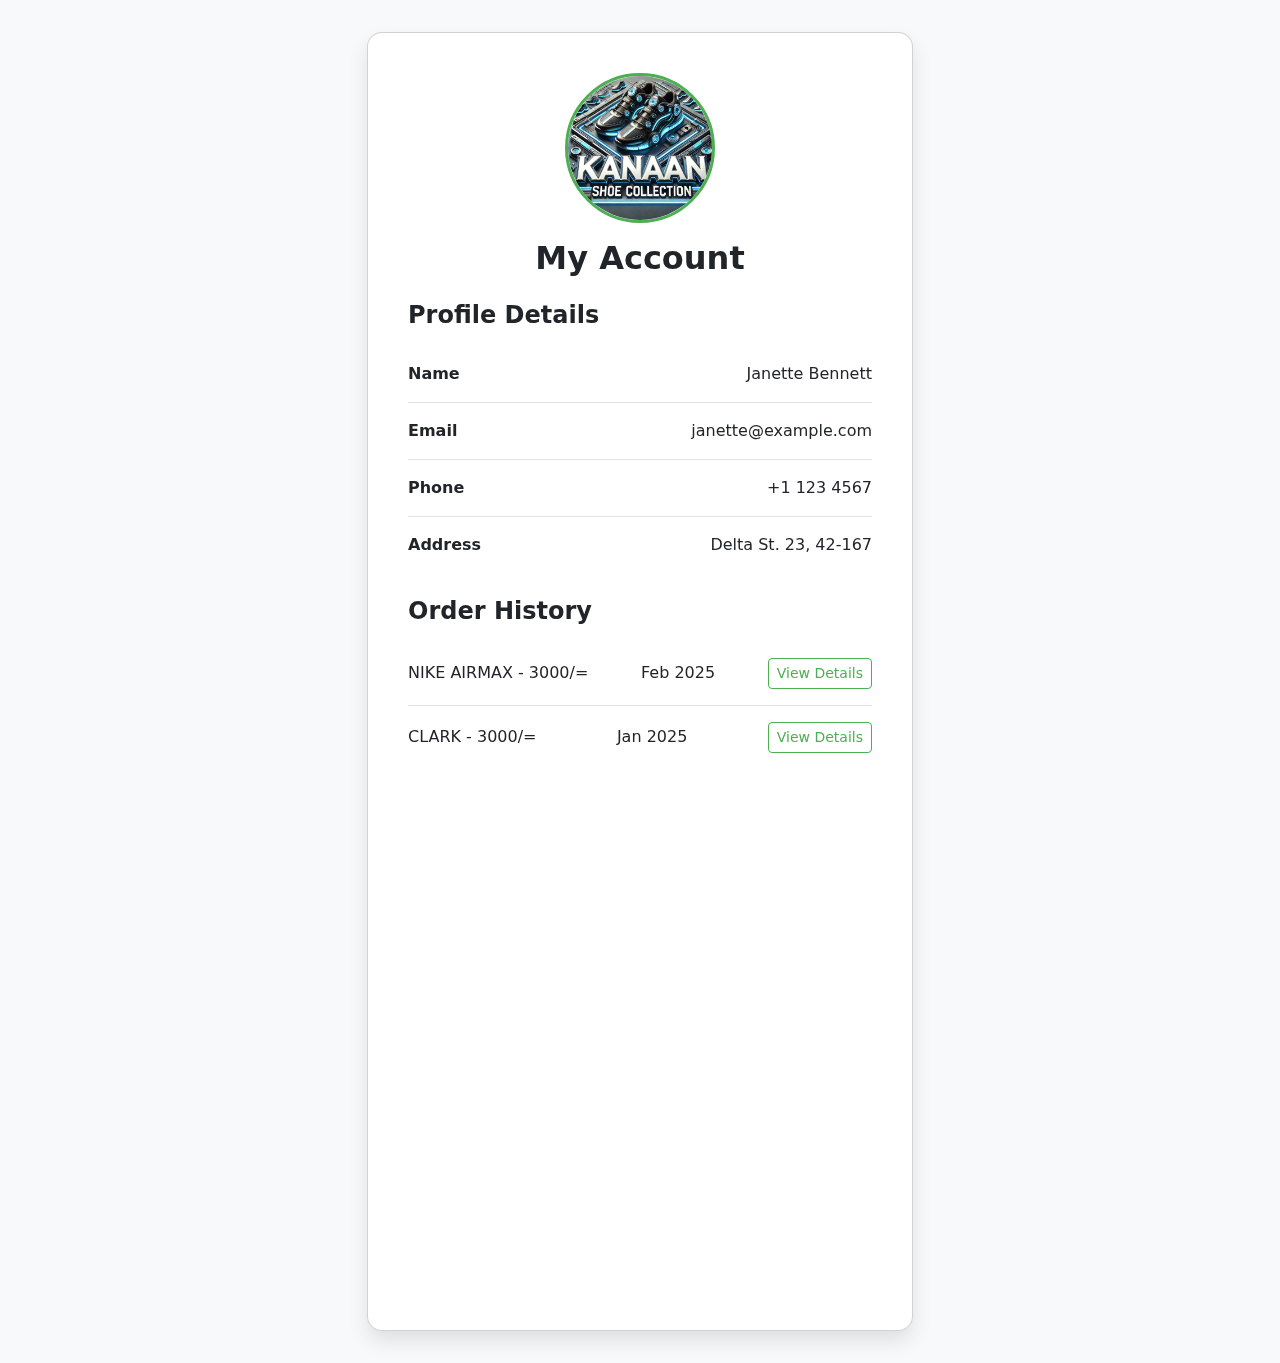
==== account.html @ 72d90476 "9" ====
<!DOCTYPE html>
<html lang="en">

<head>
    <meta charset="UTF-8">
    <meta http-equiv="X-UA-Compatible" content="IE=edge">
    <meta name="viewport" content="width=device-width, initial-scale=1.0">
    <link href="https://fonts.googleapis.com/css2?family=Lato:ital,wght@0,100;0,300;0,400;0,700;0,900;1,100;1,300;1,400;1,700;1,900&display=swap" rel="stylesheet">
    <link href="https://cdn.jsdelivr.net/npm/bootstrap@5.3.0-alpha1/dist/css/bootstrap.min.css" rel="stylesheet">
    <link rel="stylesheet" href="https://cdnjs.cloudflare.com/ajax/libs/font-awesome/5.15.3/css/all.min.css">
    <link rel="stylesheet" href="https://unpkg.com/aos@next/dist/aos.css" />
    <link rel="stylesheet" href="others.css">
    <title>KANAAN SHOE COLLECTION - My Account</title>
    <!-- Favicon -->
    <link rel="icon" href="./images/logo.webp" type="image/webp" sizes="16x16" />
</head>

<body class="account-container">
    <div class="container">
        <div class="row justify-content-center">
            <div class="col-12 col-md-8 col-lg-6">
                <div class="card account-card" data-aos="fade-up">
                    <div class="card-body">
                        <div class="text-center mb-4">
                            <img src="./images/logo.webp" alt="KANAAN Logo" class="mb-3 account-avatar" data-aos="zoom-in">
                            <h2 class="fw-bold text-dark" data-aos="fade-up">My Account</h2>
                        </div>

                        <!-- Profile Section -->
                        <h3 class="mt-4 fw-bold text-dark" data-aos="fade-up">Profile Details</h3>
                        <ul class="list-group list-group-flush" data-aos="fade-up">
                            <li class="list-group-item d-flex justify-content-between align-items-center">
                                <span class="fw-bold text-dark">Name</span>
                                <span>Janette Bennett</span>
                            </li>
                            <li class="list-group-item d-flex justify-content-between align-items-center">
                                <span class="fw-bold text-dark">Email</span>
                                <span>janette@example.com</span>
                            </li>
                            <li class="list-group-item d-flex justify-content-between align-items-center">
                                <span class="fw-bold text-dark">Phone</span>
                                <span>+1 123 4567</span>
                            </li>
                            <li class="list-group-item d-flex justify-content-between align-items-center">
                                <span class="fw-bold text-dark">Address</span>
                                <span>Delta St. 23, 42-167</span>
                            </li>
                        </ul>

                        <!-- Order History Section -->
                        <h3 class="mt-4 fw-bold text-dark" data-aos="fade-up">Order History</h3>
                        <ul class="list-group list-group-flush" data-aos="fade-up">
                            <li class="list-group-item d-flex justify-content-between align-items-center">
                                <span>NIKE AIRMAX - 3000/=</span>
                                <span>Feb 2025</span>
                                <button class="btn btn-sm btn-outline-success" data-bs-toggle="modal" data-bs-target="#orderModal1">View Details</button>
                            </li>
                            <li class="list-group-item d-flex justify-content-between align-items-center">
                                <span>CLARK - 3000/=</span>
                                <span>Jan 2025</span>
                                <button class="btn btn-sm btn-outline-success" data-bs-toggle="modal" data-bs-target="#orderModal2">View Details</button>
                            </li>
                        </ul>
                        <div class="mt-3 text-center" data-aos="fade-up">
                            <button class="btn btn-success w-100 py-2 fw-bold fs-5" data-bs-toggle="modal" data-bs-target="#newOrderModal">Place New Order</button>
                        </div>

                        <!-- Change Password Section -->
                        <h3 class="mt-4 fw-bold text-dark" data-aos="fade-up">Change Password</h3>
                        <form id="changePasswordForm" class="needs-validation" novalidate data-aos="fade-up">
                            <div class="mb-3">
                                <label for="currentPassword" class="form-label fw-bold text-dark">Current Password</label>
                                <div class="input-group">
                                    <input type="password" class="form-control form-control-lg" id="currentPassword" placeholder="Enter current password" required>
                                    <button type="button" class="btn btn-outline-secondary" id="toggleCurrentPassword">
                                        <i class="fas fa-eye"></i>
                                    </button>
                                </div>
                                <div class="invalid-feedback">Please enter your current password.</div>
                            </div>
                            <div class="mb-3">
                                <label for="newPassword" class="form-label fw-bold text-dark">New Password</label>
                                <div class="input-group">
                                    <input type="password" class="form-control form-control-lg" id="newPassword" placeholder="Enter new password" required>
                                    <button type="button" class="btn btn-outline-secondary" id="toggleNewPassword">
                                        <i class="fas fa-eye"></i>
                                    </button>
                                </div>
                                <div class="invalid-feedback">Please enter a new password (min 8 characters).</div>
                            </div>
                            <div class="mb-3">
                                <label for="confirmNewPassword" class="form-label fw-bold text-dark">Confirm New Password</label>
                                <div class="input-group">
                                    <input type="password" class="form-control form-control-lg" id="confirmNewPassword" placeholder="Confirm new password" required>
                                    <button type="button" class="btn btn-outline-secondary" id="toggleConfirmNewPassword">
                                        <i class="fas fa-eye"></i>
                                    </button>
                                </div>
                                <div class="invalid-feedback">Passwords must match.</div>
                            </div>
                            <button type="submit" class="btn btn-primary w-100 py-2 fw-bold fs-5">Update Password</button>
                        </form>

                        <div class="mt-4 text-center" data-aos="fade-up">
                            <a href="login.html" class="text-muted mt-2 d-block">Log Out</a>
                        </div>
                    </div>
                </div>
            </div>
        </div>
    </div>

    <!-- Order Details Modal 1 (NIKE AIRMAX) -->
    <div class="modal fade" id="orderModal1" tabindex="-1" aria-labelledby="orderModalLabel1" aria-hidden="true">
        <div class="modal-dialog modal-dialog-centered">
            <div class="modal-content">
                <div class="modal-header">
                    <h5 class="modal-title text-dark" id="orderModalLabel1">Order Details - NIKE AIRMAX</h5>
                    <button type="button" class="btn-close" data-bs-dismiss="modal" aria-label="Close"></button>
                </div>
                <div class="modal-body">
                    <p><strong>Order ID:</strong> #12345</p>
                    <p><strong>Product:</strong> NIKE AIRMAX</p>
                    <p><strong>Price:</strong> 3000/=</p>
                    <p><strong>Order Date:</strong> Feb 24, 2025</p>
                    <p><strong>Status:</strong> Delivered</p>
                    <p><strong>Shipping Address:</strong> Delta St. 23, 42-167</p>
                </div>
                <div class="modal-footer">
                    <button type="button" class="btn btn-secondary" data-bs-dismiss="modal">Close</button>
                </div>
            </div>
        </div>
    </div>

    <!-- Order Details Modal 2 (CLARK) -->
    <div class="modal fade" id="orderModal2" tabindex="-1" aria-labelledby="orderModalLabel2" aria-hidden="true">
        <div class="modal-dialog modal-dialog-centered">
            <div class="modal-content">
                <div class="modal-header">
                    <h5 class="modal-title text-dark" id="orderModalLabel2">Order Details - CLARK</h5>
                    <button type="button" class="btn-close" data-bs-dismiss="modal" aria-label="Close"></button>
                </div>
                <div class="modal-body">
                    <p><strong>Order ID:</strong> #12346</p>
                    <p><strong>Product:</strong> CLARK</p>
                    <p><strong>Price:</strong> 3000/=</p>
                    <p><strong>Order Date:</strong> Jan 15, 2025</p>
                    <p><strong>Status:</strong> Delivered</p>
                    <p><strong>Shipping Address:</strong> Delta St. 23, 42-167</p>
                </div>
                <div class="modal-footer">
                    <button type="button" class="btn btn-secondary" data-bs-dismiss="modal">Close</button>
                </div>
            </div>
        </div>
    </div>

    <!-- Place New Order Modal -->
    <div class="modal fade" id="newOrderModal" tabindex="-1" aria-labelledby="newOrderModalLabel" aria-hidden="true">
        <div class="modal-dialog modal-dialog-centered">
            <div class="modal-content">
                <div class="modal-header">
                    <h5 class="modal-title text-dark" id="newOrderModalLabel">Place New Order</h5>
                    <button type="button" class="btn-close" data-bs-dismiss="modal" aria-label="Close"></button>
                </div>
                <div class="modal-body">
                    <form id="newOrderForm" class="needs-validation" novalidate>
                        <div class="mb-3">
                            <label for="product" class="form-label fw-bold text-dark">Product</label>
                            <select class="form-control form-control-lg" id="product" required>
                                <option value="">Select a product</option>
                                <option value="nike-airmax">NIKE AIRMAX - 3000/=</option>
                                <option value="clark">CLARK - 3000/=</option>
                                <option value="boss-sneakers">BOSS SNEAKERS - 3000/=</option>
                                <option value="crater">CRATER - 30000/=</option>
                                <option value="hippie">HIPPIE - 3000/=</option>
                            </select>
                            <div class="invalid-feedback">Please select a product.</div>
                        </div>
                        <div class="mb-3">
                            <label for="address" class="form-label fw-bold text-dark">Shipping Address</label>
                            <input type="text" class="form-control form-control-lg" id="address" placeholder="Enter shipping address" required>
                            <div class="invalid-feedback">Please enter a shipping address.</div>
                        </div>
                        <button type="submit" class="btn btn-success w-100 py-2 fw-bold fs-5">Place Order</button>
                    </form>
                </div>
                <div class="modal-footer">
                    <button type="button" class="btn btn-secondary" data-bs-dismiss="modal">Close</button>
                </div>
            </div>
        </div>
    </div>

    <script src="https://cdn.jsdelivr.net/npm/bootstrap@5.3.0-alpha1/dist/js/bootstrap.bundle.min.js"></script>
    <script src="https://unpkg.com/aos@next/dist/aos.js"></script>
    <script src="https://cdn.jsdelivr.net/npm/jquery@3.7.1/dist/jquery.min.js"></script>
    <script>
        AOS.init({
            duration: 1000,
            once: true
        });

        // Form validation for change password and new order
        (function () {
            'use strict';
            const forms = document.querySelectorAll('.needs-validation');
            Array.from(forms).forEach(form => {
                form.addEventListener('submit', event => {
                    if (!form.checkValidity()) {
                        event.preventDefault();
                        event.stopPropagation();
                    } else if (form.id === 'changePasswordForm') {
                        const newPassword = document.getElementById('newPassword').value;
                        const confirmNewPassword = document.getElementById('confirmNewPassword').value;
                        if (newPassword !== confirmNewPassword || newPassword.length < 8) {
                            event.preventDefault();
                            document.getElementById('confirmNewPassword').classList.add('is-invalid');
                            document.querySelector('#confirmNewPassword + .invalid-feedback').textContent = 'Passwords must match and be at least 8 characters.';
                            return;
                        }
                    }
                    form.classList.add('was-validated');
                }, false);
            });
        })();

        // Password toggle for change password form
        document.getElementById('toggleCurrentPassword').addEventListener('click', function () {
            const password = document.getElementById('currentPassword');
            const type = password.getAttribute('type') === 'password' ? 'text' : 'password';
            password.setAttribute('type', type);
            this.querySelector('i').className = type === 'password' ? 'fas fa-eye' : 'fas fa-eye-slash';
        });

        document.getElementById('toggleNewPassword').addEventListener('click', function () {
            const password = document.getElementById('newPassword');
            const type = password.getAttribute('type') === 'password' ? 'text' : 'password';
            password.setAttribute('type', type);
            this.querySelector('i').className = type === 'password' ? 'fas fa-eye' : 'fas fa-eye-slash';
        });

        document.getElementById('toggleConfirmNewPassword').addEventListener('click', function () {
            const password = document.getElementById('confirmNewPassword');
            const type = password.getAttribute('type') === 'password' ? 'text' : 'password';
            password.setAttribute('type', type);
            this.querySelector('i').className = type === 'password' ? 'fas fa-eye' : 'fas fa-eye-slash';
        });

        // Simulate password change and new order (for demo purposes)
        document.getElementById('changePasswordForm').addEventListener('submit', function (e) {
            e.preventDefault();
            const currentPassword = document.getElementById('currentPassword').value;
            const newPassword = document.getElementById('newPassword').value;
            const confirmNewPassword = document.getElementById('confirmNewPassword').value;
            if (currentPassword && newPassword && confirmNewPassword && newPassword === confirmNewPassword && newPassword.length >= 8) {
                alert('Password updated successfully!');
                this.reset();
                this.classList.remove('was-validated');
            }
        });

        document.getElementById('newOrderForm').addEventListener('submit', function (e) {
            e.preventDefault();
            const product = document.getElementById('product').value;
            const address = document.getElementById('address').value;
            if (product && address) {
                alert('Order placed successfully! Check your order history.');
                $('#newOrderModal').modal('hide');
                this.reset();
                this.classList.remove('was-validated');
            }
        });
    </script>
</body>

</html>
---- others.css ----
/* ... (previous styles remain unchanged) ... */

/* Account/Profile Page Enhancements */
.account-container {
    min-height: 100vh;
    padding: 2rem 0;
    background-color: #f8f9fa;
}

.account-card {
    border-radius: 15px;
    box-shadow: 0 10px 20px rgba(0, 0, 0, 0.1);
    background-color: #ffffff;
    overflow: hidden;
}

.account-card .card-body {
    padding: 2.5rem;
}

.account-card h2 {
    font-size: 2rem;
    color: #072D4B;
    margin-bottom: 1.5rem;
}

.account-card h3 {
    font-size: 1.5rem;
    color: #072D4B;
    margin-bottom: 1rem;
}

.account-card .list-group-item {
    border: none;
    padding: 1rem 0;
    background-color: transparent;
    border-bottom: 1px solid #dee2e6;
    transition: background-color 0.3s ease;
}

.account-card .list-group-item:hover {
    background-color: #f8f9fa;
}

.account-card .btn-primary {
    background-color: #072D4B;
    border: none;
    border-radius: 8px;
    transition: background-color 0.3s ease;
}

.account-card .btn-primary:hover {
    background-color: #054d7a;
}

.account-card .btn-outline-success {
    border-color: #4CAF50;
    color: #4CAF50;
    transition: background-color 0.3s ease, color 0.3s ease;
}

.account-card .btn-outline-success:hover {
    background-color: #4CAF50;
    color: #ffffff;
}

.account-avatar {
    width: 150px;
    height: 150px;
    border-radius: 50%;
    object-fit: cover;
    border: 3px solid #4CAF50;
}

.form-control:disabled {
    background-color: #e9ecef;
    opacity: 0.7;
}

/* Order Modals */
.modal-content {
    border-radius: 15px;
    box-shadow: 0 10px 20px rgba(0, 0, 0, 0.1);
}

.modal-header, .modal-body, .modal-footer {
    background-color: #ffffff;
    border-color: #dee2e6;
}

.modal-title {
    color: #072D4B;
    font-weight: 600;
}

.modal-footer .btn {
    border-radius: 8px;
    transition: background-color 0.3s ease;
}

.modal-footer .btn-secondary {
    background-color: #6c757d;
    border: none;
    color: #ffffff;
}

.modal-footer .btn-secondary:hover {
    background-color: #5a6268;
}

/* Change Password Form */
#changePasswordForm .input-group {
    margin-bottom: 0.5rem;
}

#changePasswordForm .form-control {
    border-radius: 8px;
    border: 1px solid #4CAF50;
    padding: 12px;
    font-size: 1rem;
    transition: border-color 0.3s ease, box-shadow 0.3s ease;
}

#changePasswordForm .form-control:focus {
    border-color: #36abdd;
    box-shadow: 0 0 8px rgba(54, 171, 221, 0.3);
}

#changePasswordForm .btn-outline-secondary {
    border-color: #4CAF50;
    color: #4CAF50;
    transition: background-color 0.3s ease, color 0.3s ease;
}

#changePasswordForm .btn-outline-secondary:hover {
    background-color: #4CAF50;
    color: #ffffff;
}

/* Responsive Design (Updated for Account Page) */
@media (max-width: 768px) {
    .account-card {
        margin: 1rem;
        padding: 1.5rem;
    }

    .account-card h2 {
        font-size: 1.5rem;
    }

    .account-card h3 {
        font-size: 1.2rem;
    }

    .form-control, .btn {
        font-size: 0.9rem;
        padding: 10px;
    }

    .account-avatar {
        width: 100px;
        height: 100px;
    }

    .list-group-item {
        padding: 0.8rem 0;
    }

    .modal-dialog {
        margin: 1rem;
    }
}

@media (max-width: 480px) {
    .account-card {
        margin: 0.5rem;
        padding: 1rem;
    }

    .account-card h2 {
        font-size: 1.2rem;
    }

    .account-card h3 {
        font-size: 1rem;
    }

    .form-control, .btn {
        font-size: 0.875rem;
        padding: 8px;
    }

    .account-avatar {
        width: 80px;
        height: 80px;
    }

    .list-group-item {
        padding: 0.6rem 0;
    }

    .modal-dialog {
        margin: 0.5rem;
    }
}

/* Animations */
[data-aos] {
    transition: all 0.5s ease-in-out;
}
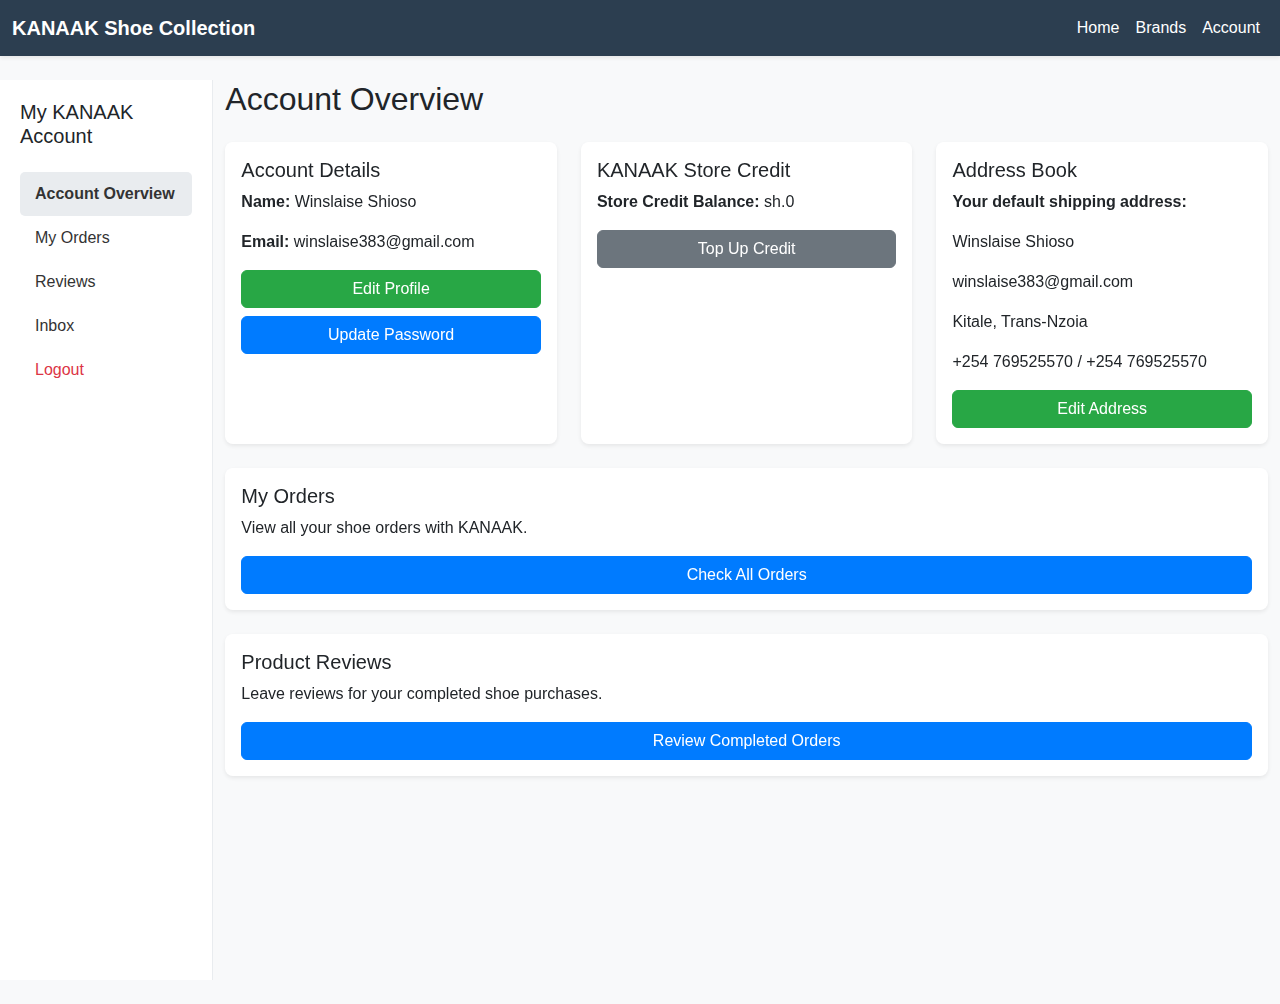
==== commit af9db9cc: "11" ====
--- a/account.html
+++ b/account.html
@@ -1,130 +1,289 @@
 <!DOCTYPE html>
 <html lang="en">
-
 <head>
     <meta charset="UTF-8">
-    <meta http-equiv="X-UA-Compatible" content="IE=edge">
     <meta name="viewport" content="width=device-width, initial-scale=1.0">
-    <link href="https://fonts.googleapis.com/css2?family=Lato:ital,wght@0,100;0,300;0,400;0,700;0,900;1,100;1,300;1,400;1,700;1,900&display=swap" rel="stylesheet">
-    <link href="https://cdn.jsdelivr.net/npm/bootstrap@5.3.0-alpha1/dist/css/bootstrap.min.css" rel="stylesheet">
-    <link rel="stylesheet" href="https://cdnjs.cloudflare.com/ajax/libs/font-awesome/5.15.3/css/all.min.css">
-    <link rel="stylesheet" href="https://unpkg.com/aos@next/dist/aos.css" />
-    <link rel="stylesheet" href="others.css">
-    <title>KANAAN SHOE COLLECTION - My Account</title>
-    <!-- Favicon -->
-    <link rel="icon" href="./images/logo.webp" type="image/webp" sizes="16x16" />
+    <title>My KANAAK Shoe Collection Account</title>
+    <!-- Bootstrap CSS -->
+    <link href="https://cdn.jsdelivr.net/npm/bootstrap@5.3.0/dist/css/bootstrap.min.css" rel="stylesheet">
+    <link rel="stylesheet" href="account.css">
 </head>
-
-<body class="account-container">
-    <div class="container">
-        <div class="row justify-content-center">
-            <div class="col-12 col-md-8 col-lg-6">
-                <div class="card account-card" data-aos="fade-up">
-                    <div class="card-body">
-                        <div class="text-center mb-4">
-                            <img src="./images/logo.webp" alt="KANAAN Logo" class="mb-3 account-avatar" data-aos="zoom-in">
-                            <h2 class="fw-bold text-dark" data-aos="fade-up">My Account</h2>
-                        </div>
-
-                        <!-- Profile Section -->
-                        <h3 class="mt-4 fw-bold text-dark" data-aos="fade-up">Profile Details</h3>
-                        <ul class="list-group list-group-flush" data-aos="fade-up">
-                            <li class="list-group-item d-flex justify-content-between align-items-center">
-                                <span class="fw-bold text-dark">Name</span>
-                                <span>Janette Bennett</span>
-                            </li>
-                            <li class="list-group-item d-flex justify-content-between align-items-center">
-                                <span class="fw-bold text-dark">Email</span>
-                                <span>janette@example.com</span>
-                            </li>
-                            <li class="list-group-item d-flex justify-content-between align-items-center">
-                                <span class="fw-bold text-dark">Phone</span>
-                                <span>+1 123 4567</span>
-                            </li>
-                            <li class="list-group-item d-flex justify-content-between align-items-center">
-                                <span class="fw-bold text-dark">Address</span>
-                                <span>Delta St. 23, 42-167</span>
-                            </li>
-                        </ul>
-
-                        <!-- Order History Section -->
-                        <h3 class="mt-4 fw-bold text-dark" data-aos="fade-up">Order History</h3>
-                        <ul class="list-group list-group-flush" data-aos="fade-up">
-                            <li class="list-group-item d-flex justify-content-between align-items-center">
-                                <span>NIKE AIRMAX - 3000/=</span>
-                                <span>Feb 2025</span>
-                                <button class="btn btn-sm btn-outline-success" data-bs-toggle="modal" data-bs-target="#orderModal1">View Details</button>
-                            </li>
-                            <li class="list-group-item d-flex justify-content-between align-items-center">
-                                <span>CLARK - 3000/=</span>
-                                <span>Jan 2025</span>
-                                <button class="btn btn-sm btn-outline-success" data-bs-toggle="modal" data-bs-target="#orderModal2">View Details</button>
-                            </li>
-                        </ul>
-                        <div class="mt-3 text-center" data-aos="fade-up">
-                            <button class="btn btn-success w-100 py-2 fw-bold fs-5" data-bs-toggle="modal" data-bs-target="#newOrderModal">Place New Order</button>
-                        </div>
-
-                        <!-- Change Password Section -->
-                        <h3 class="mt-4 fw-bold text-dark" data-aos="fade-up">Change Password</h3>
-                        <form id="changePasswordForm" class="needs-validation" novalidate data-aos="fade-up">
-                            <div class="mb-3">
-                                <label for="currentPassword" class="form-label fw-bold text-dark">Current Password</label>
-                                <div class="input-group">
-                                    <input type="password" class="form-control form-control-lg" id="currentPassword" placeholder="Enter current password" required>
-                                    <button type="button" class="btn btn-outline-secondary" id="toggleCurrentPassword">
-                                        <i class="fas fa-eye"></i>
-                                    </button>
-                                </div>
-                                <div class="invalid-feedback">Please enter your current password.</div>
-                            </div>
-                            <div class="mb-3">
-                                <label for="newPassword" class="form-label fw-bold text-dark">New Password</label>
-                                <div class="input-group">
-                                    <input type="password" class="form-control form-control-lg" id="newPassword" placeholder="Enter new password" required>
-                                    <button type="button" class="btn btn-outline-secondary" id="toggleNewPassword">
-                                        <i class="fas fa-eye"></i>
-                                    </button>
-                                </div>
-                                <div class="invalid-feedback">Please enter a new password (min 8 characters).</div>
-                            </div>
-                            <div class="mb-3">
-                                <label for="confirmNewPassword" class="form-label fw-bold text-dark">Confirm New Password</label>
-                                <div class="input-group">
-                                    <input type="password" class="form-control form-control-lg" id="confirmNewPassword" placeholder="Confirm new password" required>
-                                    <button type="button" class="btn btn-outline-secondary" id="toggleConfirmNewPassword">
-                                        <i class="fas fa-eye"></i>
-                                    </button>
-                                </div>
-                                <div class="invalid-feedback">Passwords must match.</div>
-                            </div>
-                            <button type="submit" class="btn btn-primary w-100 py-2 fw-bold fs-5">Update Password</button>
-                        </form>
-
-                        <div class="mt-4 text-center" data-aos="fade-up">
-                            <a href="login.html" class="text-muted mt-2 d-block">Log Out</a>
-                        </div>
-                    </div>
-                </div>
-            </div>
-        </div>
-    </div>
-
-    <!-- Order Details Modal 1 (NIKE AIRMAX) -->
-    <div class="modal fade" id="orderModal1" tabindex="-1" aria-labelledby="orderModalLabel1" aria-hidden="true">
-        <div class="modal-dialog modal-dialog-centered">
-            <div class="modal-content">
-                <div class="modal-header">
-                    <h5 class="modal-title text-dark" id="orderModalLabel1">Order Details - NIKE AIRMAX</h5>
-                    <button type="button" class="btn-close" data-bs-dismiss="modal" aria-label="Close"></button>
-                </div>
-                <div class="modal-body">
-                    <p><strong>Order ID:</strong> #12345</p>
-                    <p><strong>Product:</strong> NIKE AIRMAX</p>
-                    <p><strong>Price:</strong> 3000/=</p>
-                    <p><strong>Order Date:</strong> Feb 24, 2025</p>
-                    <p><strong>Status:</strong> Delivered</p>
-                    <p><strong>Shipping Address:</strong> Delta St. 23, 42-167</p>
+<body>
+    <!-- Navbar with Toggle for Small Devices -->
+    <nav class="navbar navbar-expand-lg navbar-light bg-dark text-light shadow-sm">
+        <div class="container-fluid">
+            <a class="navbar-brand fw-bold text-light" href="#">KANAAK Shoe Collection</a>
+            <button class="navbar-toggler" type="button" data-bs-toggle="collapse" data-bs-target="#navbarNav" aria-controls="navbarNav" aria-expanded="false" aria-label="Toggle navigation">
+                <span class="navbar-toggler-icon"></span>
+            </button>
+            <div class="collapse navbar-collapse" id="navbarNav">
+                <ul class="navbar-nav ms-auto">
+                    <li class="nav-item">
+                        <a class="nav-link text-light" aria-current="page" href="index.html">Home</a>
+                    </li>
+                    <li class="nav-item">
+                        <a class="nav-link text-light" href="brands.html">Brands</a>
+                    </li>
+                    <li class="nav-item">
+                        <a class="nav-link text-light" href="#">Account</a>
+                    </li>
+                </ul>
+            </div>
+        </div>
+    </nav>
+
+    <!-- Main Content -->
+    <div class="container-fluid py-4">
+        <div class="row">
+            <!-- Sidebar (Collapsible on Small Devices) -->
+            <nav class="col-md-3 col-lg-2 d-md-block sidebar collapse" id="sidebar">
+                <h5 class="mb-4 text-dark">My KANAAK Account</h5>
+                <ul class="nav flex-column">
+                    <li class="nav-item">
+                        <a class="nav-link active" href="#accountOverview" aria-current="page">Account Overview</a>
+                    </li>
+                    <li class="nav-item">
+                        <a class="nav-link" href="#order">My Orders</a>
+                    </li>
+                    <li class="nav-item">
+                        <a class="nav-link" href="#review">Reviews</a>
+                    </li>
+                    <li class="nav-item">
+                        <a class="nav-link" href="#inbox">Inbox</a>
+                    </li>
+                   
+                   
+                    
+                    
+                    
+                    <li class="nav-item">
+                        <a class="nav-link text-danger" href="#paymentSettings">Logout</a>
+                    </li>
+                    
+                </ul>
+            </nav>
+
+            <!-- Main Content Area -->
+            <div class="col-md-9 col-lg-10">
+                <h2 class="mb-4">Account Overview</h2>
+                <div class="row">
+                    <!-- Account Details -->
+                    <div class="col-md-4 mb-4">
+                        <div class="card shadow-sm h-100">
+                            <div class="card-body">
+                                <h5>Account Details</h5>
+                                <p><strong>Name:</strong> Winslaise Shioso</p>
+                                <p><strong>Email:</strong> winslaise383@gmail.com</p>
+                                <button class="btn btn-success w-100" data-bs-toggle="modal" data-bs-target="#editProfileModal">Edit Profile</button>
+                                <button class="btn btn-primary w-100 mt-2" data-bs-toggle="modal" data-bs-target="#updatePasswordModal">Update Password</button>
+                            </div>
+                        </div>
+                    </div>
+
+                    <!-- Store Credit -->
+                    <div class="col-md-4 mb-4">
+                        <div class="card shadow-sm h-100">
+                            <div class="card-body">
+                                <h5>KANAAK Store Credit</h5>
+                                <p><strong>Store Credit Balance:</strong> sh.0</p>
+                                <button class="btn btn-secondary w-100" data-bs-toggle="modal" data-bs-target="#topUpCreditModal">Top Up Credit</button>
+                            </div>
+                        </div>
+                    </div>
+
+                    <!-- Address Book -->
+                    <div class="col-md-4 mb-4">
+                        <div class="card shadow-sm h-100">
+                            <div class="card-body">
+                                <h5>Address Book</h5>
+                                <p><strong>Your default shipping address:</strong></p>
+                                <p>Winslaise Shioso</p>
+                                <p>winslaise383@gmail.com</p>
+                                <p>Kitale, Trans-Nzoia</p>
+                                <p>+254 769525570 / +254 769525570</p>
+                                <button class="btn btn-success w-100" data-bs-toggle="modal" data-bs-target="#editAddressModal">Edit Address</button>
+                            </div>
+                        </div>
+                    </div>
+
+                    <!-- My Orders -->
+                    <div class="col-md-12 mb-4" id="orders">
+                        <div class="card shadow-sm">
+                            <div class="card-body">
+                                <h5>My Orders</h5>
+                                <p>View all your shoe orders with KANAAK.</p>
+                                <button class="btn btn-primary w-100" data-bs-toggle="modal" data-bs-target="#myOrdersModal">Check All Orders</button>
+                            </div>
+                        </div>
+                    </div>
+
+                    <!-- Reviews -->
+                    <div class="col-md-12" id="reviews">
+                        <div class="card shadow-sm">
+                            <div class="card-body">
+                                <h5>Product Reviews</h5>
+                                <p>Leave reviews for your completed shoe purchases.</p>
+                                <button class="btn btn-primary w-100" data-bs-toggle="modal" data-bs-target="#reviewsModal">Review Completed Orders</button>
+                            </div>
+                        </div>
+                    </div>
+                </div>
+            </div>
+        </div>
+    </div>
+
+    <!-- Modals -->
+    <!-- Edit Profile Modal -->
+    <div class="modal fade" id="editProfileModal" tabindex="-1" aria-labelledby="editProfileModalLabel" aria-hidden="true">
+        <div class="modal-dialog">
+            <div class="modal-content">
+                <div class="modal-header">
+                    <h5 class="modal-title" id="editProfileModalLabel">Edit Profile</h5>
+                    <button type="button" class="btn-close" data-bs-dismiss="modal" aria-label="Close"></button>
+                </div>
+                <div class="modal-body">
+                    <form id="profileForm">
+                        <div class="mb-3">
+                            <label for="name" class="form-label">Name</label>
+                            <input type="text" class="form-control" id="name" value="Winslaise Shioso" required>
+                        </div>
+                        <div class="mb-3">
+                            <label for="email" class="form-label">Email</label>
+                            <input type="email" class="form-control" id="email" value="winslaise383@gmail.com" required>
+                        </div>
+                        <button type="submit" class="btn btn-primary">Save Changes</button>
+                    </form>
+                </div>
+            </div>
+        </div>
+    </div>
+
+    <!-- Update Password Modal -->
+    <div class="modal fade" id="updatePasswordModal" tabindex="-1" aria-labelledby="updatePasswordModalLabel" aria-hidden="true">
+        <div class="modal-dialog">
+            <div class="modal-content">
+                <div class="modal-header">
+                    <h5 class="modal-title" id="updatePasswordModalLabel">Update Password</h5>
+                    <button type="button" class="btn-close" data-bs-dismiss="modal" aria-label="Close"></button>
+                </div>
+                <div class="modal-body">
+                    <form id="passwordForm">
+                        <div class="mb-3">
+                            <label for="currentPassword" class="form-label">Current Password</label>
+                            <input type="password" class="form-control" id="currentPassword" required>
+                        </div>
+                        <div class="mb-3">
+                            <label for="newPassword" class="form-label">New Password</label>
+                            <input type="password" class="form-control" id="newPassword" required>
+                        </div>
+                        <div class="mb-3">
+                            <label for="confirmPassword" class="form-label">Confirm New Password</label>
+                            <input type="password" class="form-control" id="confirmPassword" required>
+                        </div>
+                        <button type="submit" class="btn btn-primary">Update Password</button>
+                    </form>
+                </div>
+            </div>
+        </div>
+    </div>
+
+    <!-- Top Up Credit Modal -->
+    <div class="modal fade" id="topUpCreditModal" tabindex="-1" aria-labelledby="topUpCreditModalLabel" aria-hidden="true">
+        <div class="modal-dialog">
+            <div class="modal-content">
+                <div class="modal-header">
+                    <h5 class="modal-title" id="topUpCreditModalLabel">Top Up KANAAK Store Credit</h5>
+                    <button type="button" class="btn-close" data-bs-dismiss="modal" aria-label="Close"></button>
+                </div>
+                <div class="modal-body">
+                    <form id="creditForm">
+                        <div class="mb-3">
+                            <label for="creditAmount" class="form-label">Amount (sh.)</label>
+                            <input type="number" class="form-control" id="creditAmount" min="1" placeholder="Enter amount" required>
+                        </div>
+                        <button type="submit" class="btn btn-primary">Add Credit</button>
+                    </form>
+                </div>
+            </div>
+        </div>
+    </div>
+
+    <!-- Edit Address Modal -->
+    <div class="modal fade" id="editAddressModal" tabindex="-1" aria-labelledby="editAddressModalLabel" aria-hidden="true">
+        <div class="modal-dialog">
+            <div class="modal-content">
+                <div class="modal-header">
+                    <h5 class="modal-title" id="editAddressModalLabel">Edit Address</h5>
+                    <button type="button" class="btn-close" data-bs-dismiss="modal" aria-label="Close"></button>
+                </div>
+                <div class="modal-body">
+                    <form id="addressForm">
+                        <div class="mb-3">
+                            <label for="addressName" class="form-label">Name</label>
+                            <input type="text" class="form-control" id="addressName" value="Winslaise Shioso" required>
+                        </div>
+                        <div class="mb-3">
+                            <label for="addressEmail" class="form-label">Email</label>
+                            <input type="email" class="form-control" id="addressEmail" value="winslaise383@gmail.com" required>
+                        </div>
+                        <div class="mb-3">
+                            <label for="address" class="form-label">Address</label>
+                            <input type="text" class="form-control" id="address" value="Kitale, Trans-Nzoia" required>
+                        </div>
+                        <div class="mb-3">
+                            <label for="phone" class="form-label">Phone Number</label>
+                            <input type="tel" class="form-control" id="phone" value="+254 769525570" required>
+                        </div>
+                        <button type="submit" class="btn btn-primary">Save Changes</button>
+                    </form>
+                </div>
+            </div>
+        </div>
+    </div>
+
+    <!-- My Orders Modal -->
+    <div class="modal fade" id="myOrdersModal" tabindex="-1" aria-labelledby="myOrdersModalLabel" aria-hidden="true">
+        <div class="modal-dialog modal-lg">
+            <div class="modal-content">
+                <div class="modal-header">
+                    <h5 class="modal-title" id="myOrdersModalLabel">My Orders</h5>
+                    <button type="button" class="btn-close" data-bs-dismiss="modal" aria-label="Close"></button>
+                </div>
+                <div class="modal-body">
+                    <table class="table table-striped">
+                        <thead>
+                            <tr>
+                                <th>Order ID</th>
+                                <th>Product</th>
+                                <th>Date</th>
+                                <th>Status</th>
+                                <th>Total</th>
+                            </tr>
+                        </thead>
+                        <tbody>
+                            <tr>
+                                <td>#12345</td>
+                                <td>KANAAK Classic Sneakers</td>
+                                <td>2025-02-10</td>
+                                <td>Delivered</td>
+                                <td>sh.89.99</td>
+                            </tr>
+                            <tr>
+                                <td>#12346</td>
+                                <td>KANAAK Leather Boots</td>
+                                <td>2025-02-15</td>
+                                <td>Pending</td>
+                                <td>sh.129.99</td>
+                            </tr>
+                            <tr>
+                                <td>#12347</td>
+                                <td>KANAAK Running Shoes</td>
+                                <td>2025-02-20</td>
+                                <td>Shipped</td>
+                                <td>sh.74.99</td>
+                            </tr>
+                        </tbody>
+                    </table>
                 </div>
                 <div class="modal-footer">
                     <button type="button" class="btn btn-secondary" data-bs-dismiss="modal">Close</button>
@@ -133,21 +292,45 @@
         </div>
     </div>
 
-    <!-- Order Details Modal 2 (CLARK) -->
-    <div class="modal fade" id="orderModal2" tabindex="-1" aria-labelledby="orderModalLabel2" aria-hidden="true">
-        <div class="modal-dialog modal-dialog-centered">
-            <div class="modal-content">
-                <div class="modal-header">
-                    <h5 class="modal-title text-dark" id="orderModalLabel2">Order Details - CLARK</h5>
-                    <button type="button" class="btn-close" data-bs-dismiss="modal" aria-label="Close"></button>
-                </div>
-                <div class="modal-body">
-                    <p><strong>Order ID:</strong> #12346</p>
-                    <p><strong>Product:</strong> CLARK</p>
-                    <p><strong>Price:</strong> 3000/=</p>
-                    <p><strong>Order Date:</strong> Jan 15, 2025</p>
-                    <p><strong>Status:</strong> Delivered</p>
-                    <p><strong>Shipping Address:</strong> Delta St. 23, 42-167</p>
+    <!-- Reviews Modal -->
+    <div class="modal fade" id="reviewsModal" tabindex="-1" aria-labelledby="reviewsModalLabel" aria-hidden="true">
+        <div class="modal-dialog modal-lg">
+            <div class="modal-content">
+                <div class="modal-header">
+                    <h5 class="modal-title" id="reviewsModalLabel">Review Completed Orders</h5>
+                    <button type="button" class="btn-close" data-bs-dismiss="modal" aria-label="Close"></button>
+                </div>
+                <div class="modal-body">
+                    <div class="review-section">
+                        <h6>KANAAK Classic Sneakers (Order #12345)</h6>
+                        <p>Rate and review your purchase:</p>
+                        <form id="reviewForm">
+                            <div class="mb-3">
+                                <label for="product" class="form-label">Select Product</label>
+                                <select class="form-select" id="product" required>
+                                    <option value="">Choose a product</option>
+                                    <option value="classic-sneakers">KANAAK Classic Sneakers</option>
+                                    <option value="leather-boots">KANAAK Leather Boots</option>
+                                    <option value="running-shoes">KANAAK Running Shoes</option>
+                                </select>
+                            </div>
+                            <div class="mb-3">
+                                <label for="rating" class="form-label">Rating</label>
+                                <select class="form-select" id="rating">
+                                    <option value="5">5 Stars</option>
+                                    <option value="4">4 Stars</option>
+                                    <option value="3">3 Stars</option>
+                                    <option value="2">2 Stars</option>
+                                    <option value="1">1 Star</option>
+                                </select>
+                            </div>
+                            <div class="mb-3">
+                                <label for="reviewText" class="form-label">Review</label>
+                                <textarea class="form-control" id="reviewText" rows="3" placeholder="Write your review here..."></textarea>
+                            </div>
+                            <button type="submit" class="btn btn-primary">Submit Review</button>
+                        </form>
+                    </div>
                 </div>
                 <div class="modal-footer">
                     <button type="button" class="btn btn-secondary" data-bs-dismiss="modal">Close</button>
@@ -156,123 +339,45 @@
         </div>
     </div>
 
-    <!-- Place New Order Modal -->
-    <div class="modal fade" id="newOrderModal" tabindex="-1" aria-labelledby="newOrderModalLabel" aria-hidden="true">
-        <div class="modal-dialog modal-dialog-centered">
-            <div class="modal-content">
-                <div class="modal-header">
-                    <h5 class="modal-title text-dark" id="newOrderModalLabel">Place New Order</h5>
-                    <button type="button" class="btn-close" data-bs-dismiss="modal" aria-label="Close"></button>
-                </div>
-                <div class="modal-body">
-                    <form id="newOrderForm" class="needs-validation" novalidate>
-                        <div class="mb-3">
-                            <label for="product" class="form-label fw-bold text-dark">Product</label>
-                            <select class="form-control form-control-lg" id="product" required>
-                                <option value="">Select a product</option>
-                                <option value="nike-airmax">NIKE AIRMAX - 3000/=</option>
-                                <option value="clark">CLARK - 3000/=</option>
-                                <option value="boss-sneakers">BOSS SNEAKERS - 3000/=</option>
-                                <option value="crater">CRATER - 30000/=</option>
-                                <option value="hippie">HIPPIE - 3000/=</option>
+    <!-- Newsletter Preferences Modal -->
+    <div class="modal fade" id="newsletterPreferencesModal" tabindex="-1" aria-labelledby="newsletterPreferencesModalLabel" aria-hidden="true">
+        <div class="modal-dialog">
+            <div class="modal-content">
+                <div class="modal-header">
+                    <h5 class="modal-title" id="newsletterPreferencesModalLabel">Newsletter Preferences</h5>
+                    <button type="button" class="btn-close" data-bs-dismiss="modal" aria-label="Close"></button>
+                </div>
+                <div class="modal-body">
+                    <form id="newsletterForm">
+                        <div class="mb-3">
+                            <label class="form-label">Receive Newsletters:</label>
+                            <div class="form-check">
+                                <input class="form-check-input" type="radio" name="newsletter" id="yesNewsletter" value="yes" checked>
+                                <label class="form-check-label" for="yesNewsletter">Yes</label>
+                            </div>
+                            <div class="form-check">
+                                <input class="form-check-input" type="radio" name="newsletter" id="noNewsletter" value="no">
+                                <label class="form-check-label" for="noNewsletter">No</label>
+                            </div>
+                        </div>
+                        <div class="mb-3">
+                            <label for="frequency" class="form-label">Frequency</label>
+                            <select class="form-select" id="frequency">
+                                <option value="daily">Daily</option>
+                                <option value="weekly">Weekly</option>
+                                <option value="monthly">Monthly</option>
                             </select>
-                            <div class="invalid-feedback">Please select a product.</div>
-                        </div>
-                        <div class="mb-3">
-                            <label for="address" class="form-label fw-bold text-dark">Shipping Address</label>
-                            <input type="text" class="form-control form-control-lg" id="address" placeholder="Enter shipping address" required>
-                            <div class="invalid-feedback">Please enter a shipping address.</div>
-                        </div>
-                        <button type="submit" class="btn btn-success w-100 py-2 fw-bold fs-5">Place Order</button>
-                    </form>
-                </div>
-                <div class="modal-footer">
-                    <button type="button" class="btn btn-secondary" data-bs-dismiss="modal">Close</button>
-                </div>
-            </div>
-        </div>
-    </div>
-
-    <script src="https://cdn.jsdelivr.net/npm/bootstrap@5.3.0-alpha1/dist/js/bootstrap.bundle.min.js"></script>
-    <script src="https://unpkg.com/aos@next/dist/aos.js"></script>
-    <script src="https://cdn.jsdelivr.net/npm/jquery@3.7.1/dist/jquery.min.js"></script>
-    <script>
-        AOS.init({
-            duration: 1000,
-            once: true
-        });
-
-        // Form validation for change password and new order
-        (function () {
-            'use strict';
-            const forms = document.querySelectorAll('.needs-validation');
-            Array.from(forms).forEach(form => {
-                form.addEventListener('submit', event => {
-                    if (!form.checkValidity()) {
-                        event.preventDefault();
-                        event.stopPropagation();
-                    } else if (form.id === 'changePasswordForm') {
-                        const newPassword = document.getElementById('newPassword').value;
-                        const confirmNewPassword = document.getElementById('confirmNewPassword').value;
-                        if (newPassword !== confirmNewPassword || newPassword.length < 8) {
-                            event.preventDefault();
-                            document.getElementById('confirmNewPassword').classList.add('is-invalid');
-                            document.querySelector('#confirmNewPassword + .invalid-feedback').textContent = 'Passwords must match and be at least 8 characters.';
-                            return;
-                        }
-                    }
-                    form.classList.add('was-validated');
-                }, false);
-            });
-        })();
-
-        // Password toggle for change password form
-        document.getElementById('toggleCurrentPassword').addEventListener('click', function () {
-            const password = document.getElementById('currentPassword');
-            const type = password.getAttribute('type') === 'password' ? 'text' : 'password';
-            password.setAttribute('type', type);
-            this.querySelector('i').className = type === 'password' ? 'fas fa-eye' : 'fas fa-eye-slash';
-        });
-
-        document.getElementById('toggleNewPassword').addEventListener('click', function () {
-            const password = document.getElementById('newPassword');
-            const type = password.getAttribute('type') === 'password' ? 'text' : 'password';
-            password.setAttribute('type', type);
-            this.querySelector('i').className = type === 'password' ? 'fas fa-eye' : 'fas fa-eye-slash';
-        });
-
-        document.getElementById('toggleConfirmNewPassword').addEventListener('click', function () {
-            const password = document.getElementById('confirmNewPassword');
-            const type = password.getAttribute('type') === 'password' ? 'text' : 'password';
-            password.setAttribute('type', type);
-            this.querySelector('i').className = type === 'password' ? 'fas fa-eye' : 'fas fa-eye-slash';
-        });
-
-        // Simulate password change and new order (for demo purposes)
-        document.getElementById('changePasswordForm').addEventListener('submit', function (e) {
-            e.preventDefault();
-            const currentPassword = document.getElementById('currentPassword').value;
-            const newPassword = document.getElementById('newPassword').value;
-            const confirmNewPassword = document.getElementById('confirmNewPassword').value;
-            if (currentPassword && newPassword && confirmNewPassword && newPassword === confirmNewPassword && newPassword.length >= 8) {
-                alert('Password updated successfully!');
-                this.reset();
-                this.classList.remove('was-validated');
-            }
-        });
-
-        document.getElementById('newOrderForm').addEventListener('submit', function (e) {
-            e.preventDefault();
-            const product = document.getElementById('product').value;
-            const address = document.getElementById('address').value;
-            if (product && address) {
-                alert('Order placed successfully! Check your order history.');
-                $('#newOrderModal').modal('hide');
-                this.reset();
-                this.classList.remove('was-validated');
-            }
-        });
-    </script>
+                        </div>
+                        <button type="submit" class="btn btn-primary">Save Preferences</button>
+                    </form>
+                </div>
+            </div>
+        </div>
+    </div>
+
+    <!-- Bootstrap JS and Popper.js -->
+    <script src="https://cdn.jsdelivr.net/npm/@popperjs/core@2.11.6/dist/umd/popper.min.js"></script>
+    <script src="https://cdn.jsdelivr.net/npm/bootstrap@5.3.0/dist/js/bootstrap.min.js"></script>
+    <script src="account.js"></script>
 </body>
-
 </html>--- a/account.css
+++ b/account.css
@@ -0,0 +1,95 @@
+body {
+    font-family: 'Arial', sans-serif;
+    background-color: #f8f9fa;
+}
+
+.navbar {
+    background-color: #2c3e50 !important; /* Dark green for KANAAK branding */
+}
+
+.navbar-brand, .nav-link.text-light {
+    color: #ffffff !important;
+}
+
+.sidebar {
+    background-color: #ffffff;
+    padding: 20px;
+    border-right: 1px solid #e9ecef;
+    height: 100vh;
+    position: sticky;
+    top: 0;
+}
+
+.sidebar .nav-link {
+    color: #333;
+    padding: 10px 15px;
+    border-radius: 5px;
+}
+
+.sidebar .nav-link.active {
+    background-color: #e9ecef;
+    font-weight: bold;
+}
+
+.card {
+    border: none;
+    border-radius: 8px;
+}
+
+.btn-success {
+    background-color: #28a745;
+    border-color: #28a745;
+}
+
+.btn-success:hover {
+    background-color: #218838;
+    border-color: #218838;
+}
+
+.btn-primary {
+    background-color: #007bff;
+    border-color: #007bff;
+}
+
+.btn-primary:hover {
+    background-color: #0056b3;
+    border-color: #0056b3;
+}
+
+.btn-secondary {
+    background-color: #6c757d;
+    border-color: #6c757d;
+}
+
+.btn-secondary:hover {
+    background-color: #5a6268;
+    border-color: #5a6268;
+}
+
+.table {
+    font-size: 14px;
+}
+
+@media (max-width: 768px) {
+    .sidebar {
+        position: fixed;
+        top: 56px; /* Height of navbar */
+        left: -250px;
+        width: 250px;
+        transition: left 0.3s ease-in-out;
+        z-index: 1000;
+        box-shadow: 2px 0 10px rgba(0, 0, 0, 0.1);
+    }
+
+    .sidebar.collapse.show {
+        left: 0;
+    }
+
+    .navbar-toggler {
+        margin-right: 10px;
+    }
+
+    .col-md-9, .col-md-3 {
+        width: 100%;
+    }
+}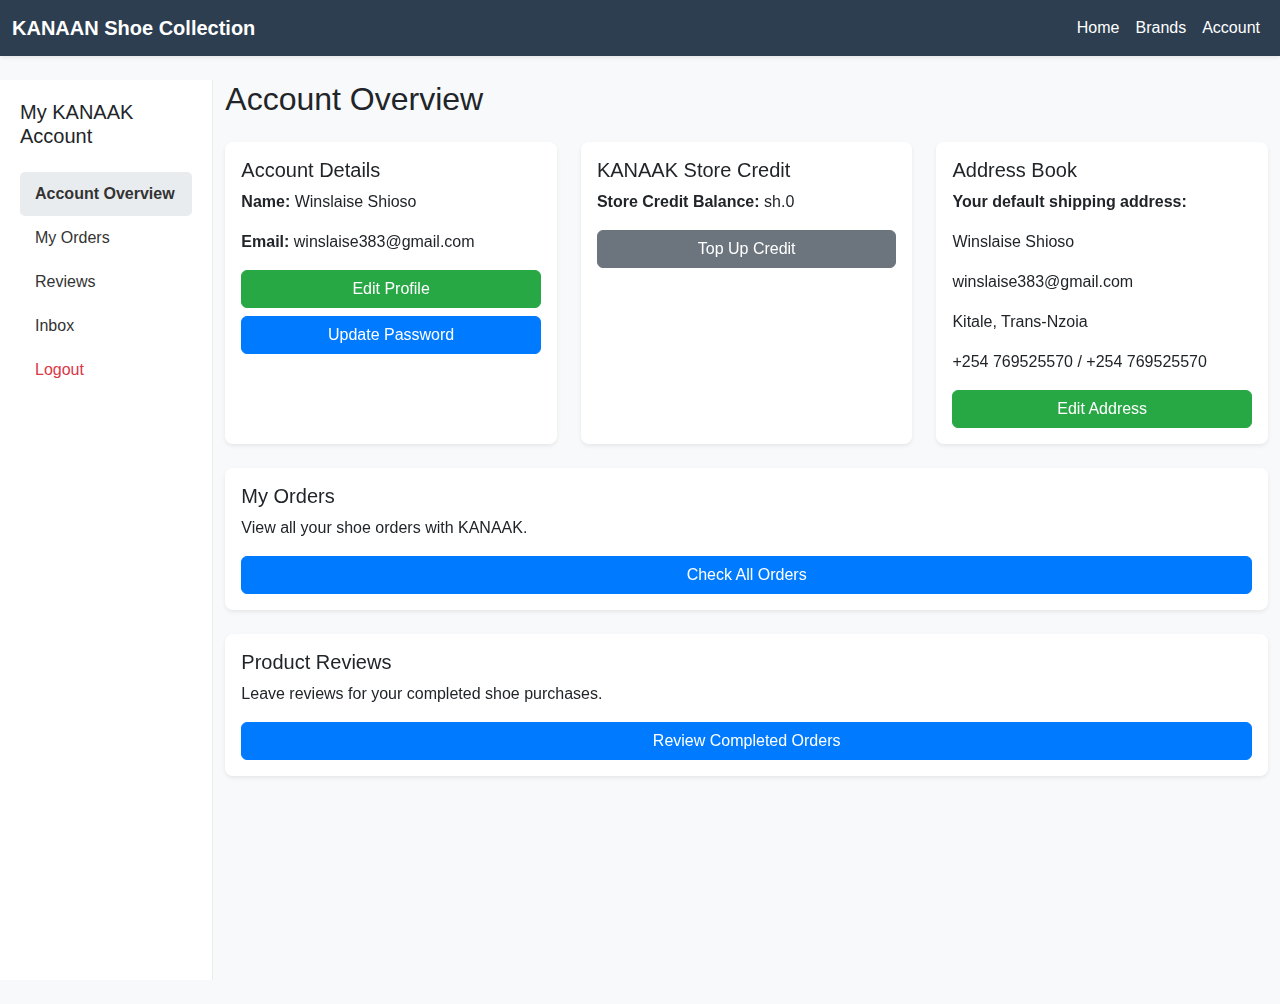
==== commit e5ead49a: "12" ====
--- a/account.html
+++ b/account.html
@@ -3,16 +3,18 @@
 <head>
     <meta charset="UTF-8">
     <meta name="viewport" content="width=device-width, initial-scale=1.0">
-    <title>My KANAAK Shoe Collection Account</title>
+    <title>My KANAAN Shoe Collection Account</title>
     <!-- Bootstrap CSS -->
     <link href="https://cdn.jsdelivr.net/npm/bootstrap@5.3.0/dist/css/bootstrap.min.css" rel="stylesheet">
     <link rel="stylesheet" href="account.css">
+    <!-- Favicon -->
+    <link rel="icon" href="./images/logo.webp" type="image/webp" sizes="16x16" />
 </head>
 <body>
     <!-- Navbar with Toggle for Small Devices -->
     <nav class="navbar navbar-expand-lg navbar-light bg-dark text-light shadow-sm">
         <div class="container-fluid">
-            <a class="navbar-brand fw-bold text-light" href="#">KANAAK Shoe Collection</a>
+            <a class="navbar-brand fw-bold text-light" href="#">KANAAN Shoe Collection</a>
             <button class="navbar-toggler" type="button" data-bs-toggle="collapse" data-bs-target="#navbarNav" aria-controls="navbarNav" aria-expanded="false" aria-label="Toggle navigation">
                 <span class="navbar-toggler-icon"></span>
             </button>
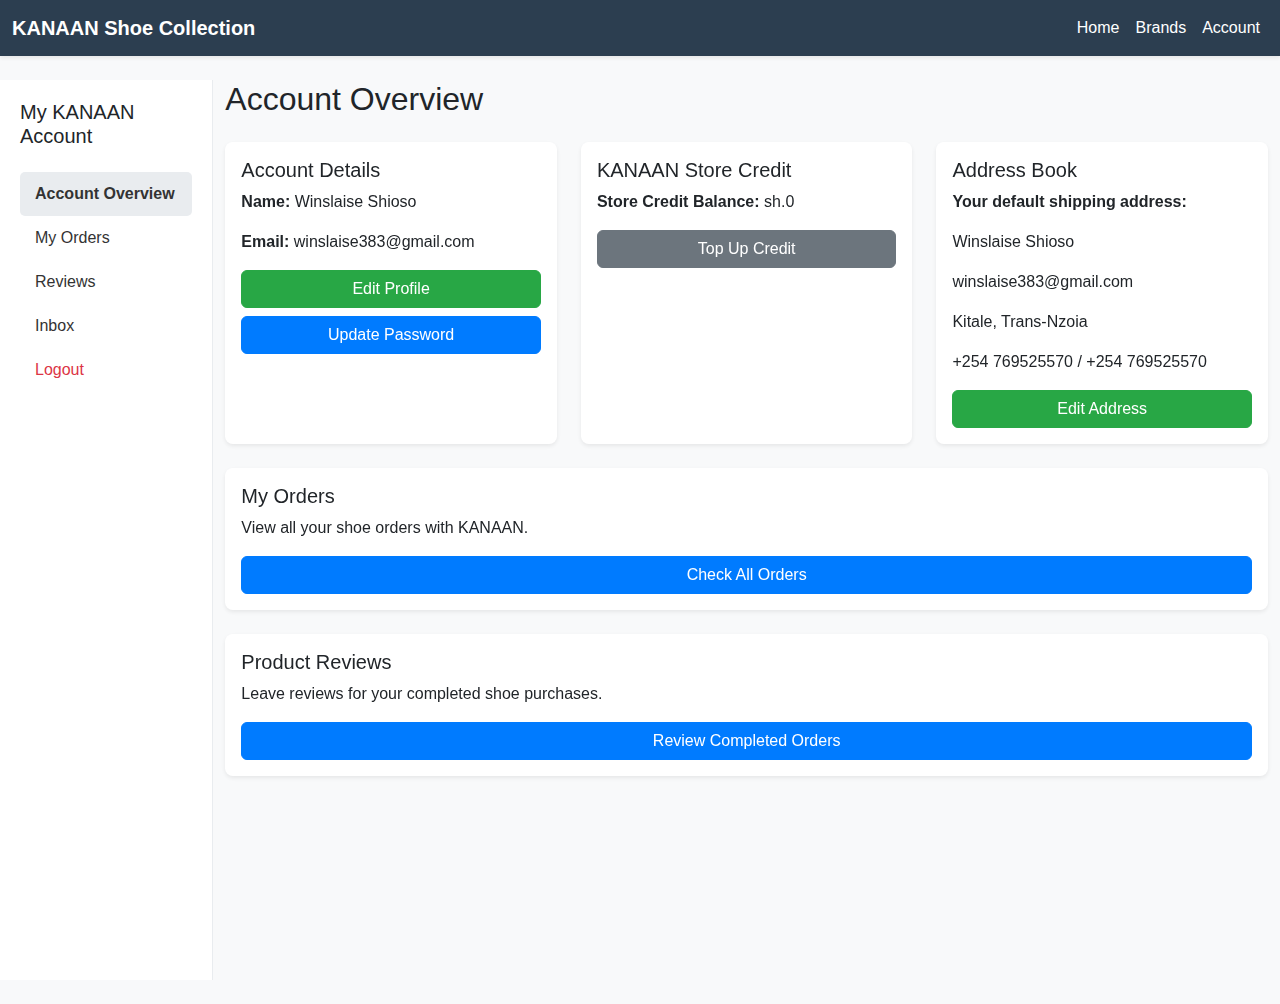
==== commit 2f987d79: "14" ====
--- a/account.html
+++ b/account.html
@@ -39,7 +39,7 @@
         <div class="row">
             <!-- Sidebar (Collapsible on Small Devices) -->
             <nav class="col-md-3 col-lg-2 d-md-block sidebar collapse" id="sidebar">
-                <h5 class="mb-4 text-dark">My KANAAK Account</h5>
+                <h5 class="mb-4 text-dark">My KANAAN Account</h5>
                 <ul class="nav flex-column">
                     <li class="nav-item">
                         <a class="nav-link active" href="#accountOverview" aria-current="page">Account Overview</a>
@@ -86,7 +86,7 @@
                     <div class="col-md-4 mb-4">
                         <div class="card shadow-sm h-100">
                             <div class="card-body">
-                                <h5>KANAAK Store Credit</h5>
+                                <h5>KANAAN Store Credit</h5>
                                 <p><strong>Store Credit Balance:</strong> sh.0</p>
                                 <button class="btn btn-secondary w-100" data-bs-toggle="modal" data-bs-target="#topUpCreditModal">Top Up Credit</button>
                             </div>
@@ -113,7 +113,7 @@
                         <div class="card shadow-sm">
                             <div class="card-body">
                                 <h5>My Orders</h5>
-                                <p>View all your shoe orders with KANAAK.</p>
+                                <p>View all your shoe orders with KANAAN.</p>
                                 <button class="btn btn-primary w-100" data-bs-toggle="modal" data-bs-target="#myOrdersModal">Check All Orders</button>
                             </div>
                         </div>
@@ -194,7 +194,7 @@
         <div class="modal-dialog">
             <div class="modal-content">
                 <div class="modal-header">
-                    <h5 class="modal-title" id="topUpCreditModalLabel">Top Up KANAAK Store Credit</h5>
+                    <h5 class="modal-title" id="topUpCreditModalLabel">Top Up KANAAN Store Credit</h5>
                     <button type="button" class="btn-close" data-bs-dismiss="modal" aria-label="Close"></button>
                 </div>
                 <div class="modal-body">
@@ -265,21 +265,21 @@
                         <tbody>
                             <tr>
                                 <td>#12345</td>
-                                <td>KANAAK Classic Sneakers</td>
+                                <td>KANAAN Classic Sneakers</td>
                                 <td>2025-02-10</td>
                                 <td>Delivered</td>
                                 <td>sh.89.99</td>
                             </tr>
                             <tr>
                                 <td>#12346</td>
-                                <td>KANAAK Leather Boots</td>
+                                <td>KANAAN Leather Boots</td>
                                 <td>2025-02-15</td>
                                 <td>Pending</td>
                                 <td>sh.129.99</td>
                             </tr>
                             <tr>
                                 <td>#12347</td>
-                                <td>KANAAK Running Shoes</td>
+                                <td>KANAAN Running Shoes</td>
                                 <td>2025-02-20</td>
                                 <td>Shipped</td>
                                 <td>sh.74.99</td>
@@ -304,16 +304,16 @@
                 </div>
                 <div class="modal-body">
                     <div class="review-section">
-                        <h6>KANAAK Classic Sneakers (Order #12345)</h6>
+                        <h6>KANAAN Classic Sneakers (Order #12345)</h6>
                         <p>Rate and review your purchase:</p>
                         <form id="reviewForm">
                             <div class="mb-3">
                                 <label for="product" class="form-label">Select Product</label>
                                 <select class="form-select" id="product" required>
                                     <option value="">Choose a product</option>
-                                    <option value="classic-sneakers">KANAAK Classic Sneakers</option>
-                                    <option value="leather-boots">KANAAK Leather Boots</option>
-                                    <option value="running-shoes">KANAAK Running Shoes</option>
+                                    <option value="classic-sneakers">KANAAN Classic Sneakers</option>
+                                    <option value="leather-boots">KANAAN Leather Boots</option>
+                                    <option value="running-shoes">KANAAN Running Shoes</option>
                                 </select>
                             </div>
                             <div class="mb-3">
